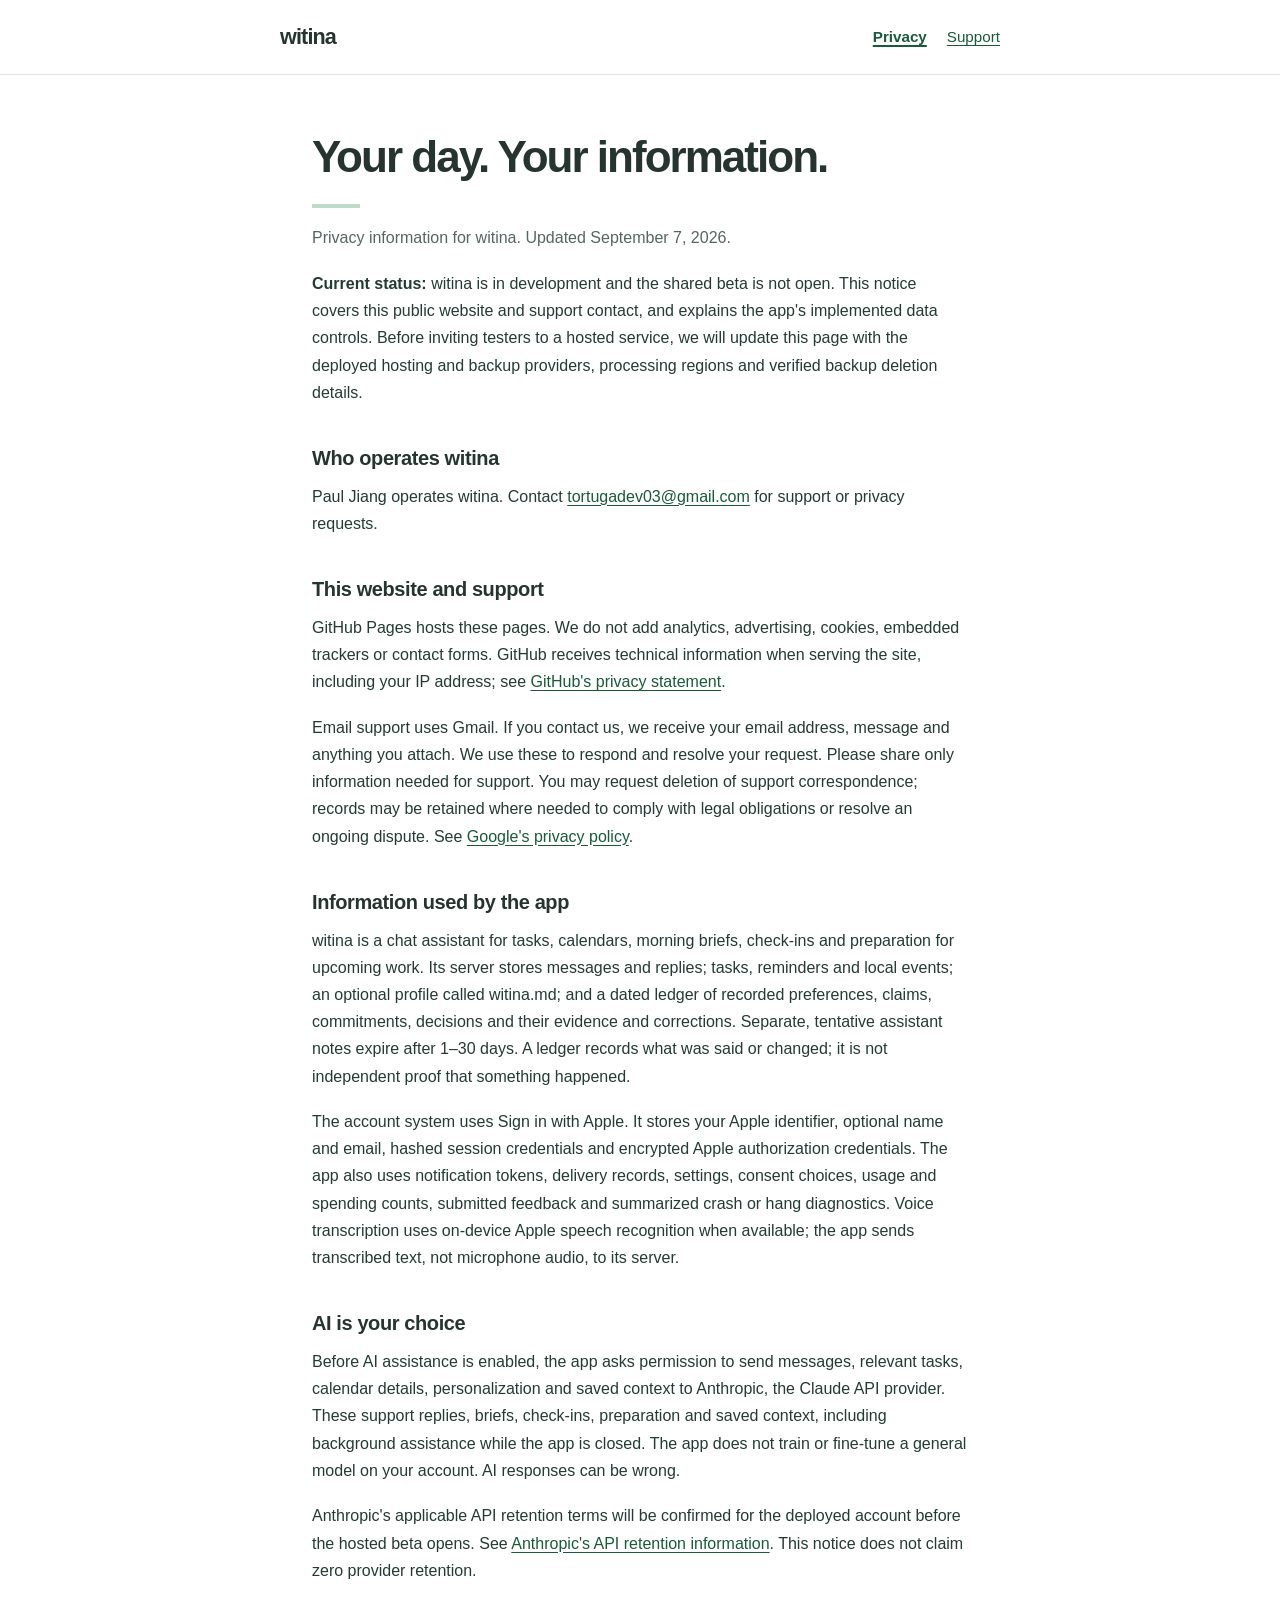
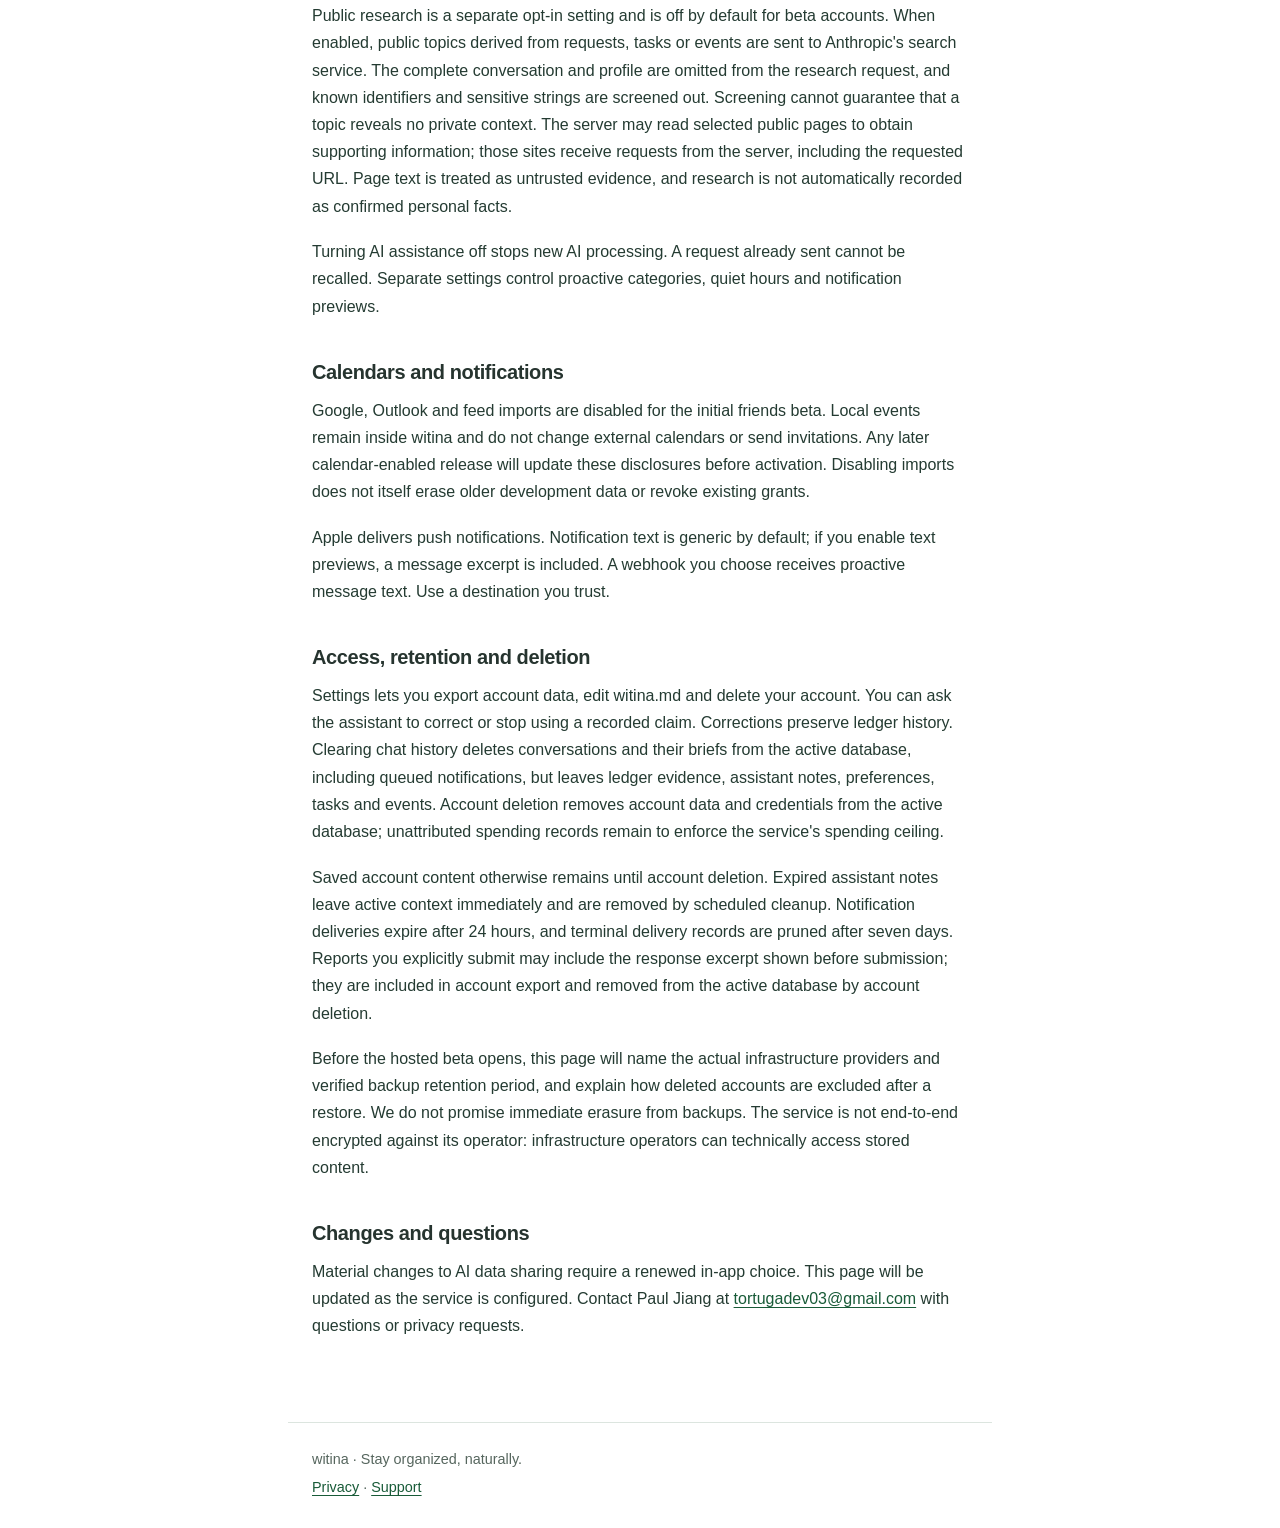
==== index.html @ 07f8be7d "Publish witina prerelease privacy and support pages" ====
<!doctype html>
<html lang="en"><head><meta charset="utf-8"><meta name="viewport" content="width=device-width, initial-scale=1"><meta name="referrer" content="no-referrer"><meta name="description" content="witina: daily assistance, privacy and support."><title>witina — Privacy</title><link rel="stylesheet" href="styles.css"></head>
<body><a class="skip" href="#content">Skip to content</a><header><div class="bar"><a class="brand" href="./">witina</a><nav aria-label="Information"><a href="./" aria-current="page">Privacy</a><a href="support.html" >Support</a></nav></div></header><main id="content"><h1>Your day. Your information.</h1><p>Privacy information for witina. Updated September 7, 2026.</p>
<p><strong>Current status:</strong> witina is in development and the shared beta is not open. This notice covers this public website and support contact, and explains the app's implemented data controls. Before inviting testers to a hosted service, we will update this page with the deployed hosting and backup providers, processing regions and verified backup deletion details.</p>
<h2>Who operates witina</h2><p>Paul Jiang operates witina. Contact <a href="mailto:tortugadev03@gmail.com">tortugadev03@gmail.com</a> for support or privacy requests.</p>
<h2>This website and support</h2><p>GitHub Pages hosts these pages. We do not add analytics, advertising, cookies, embedded trackers or contact forms. GitHub receives technical information when serving the site, including your IP address; see <a href="https://docs.github.com/en/site-policy/privacy-policies/github-general-privacy-statement">GitHub's privacy statement</a>.</p><p>Email support uses Gmail. If you contact us, we receive your email address, message and anything you attach. We use these to respond and resolve your request. Please share only information needed for support. You may request deletion of support correspondence; records may be retained where needed to comply with legal obligations or resolve an ongoing dispute. See <a href="https://policies.google.com/privacy">Google's privacy policy</a>.</p>
<h2>Information used by the app</h2><p>witina is a chat assistant for tasks, calendars, morning briefs, check-ins and preparation for upcoming work. Its server stores messages and replies; tasks, reminders and local events; an optional profile called witina.md; and a dated ledger of recorded preferences, claims, commitments, decisions and their evidence and corrections. Separate, tentative assistant notes expire after 1–30 days. A ledger records what was said or changed; it is not independent proof that something happened.</p><p>The account system uses Sign in with Apple. It stores your Apple identifier, optional name and email, hashed session credentials and encrypted Apple authorization credentials. The app also uses notification tokens, delivery records, settings, consent choices, usage and spending counts, submitted feedback and summarized crash or hang diagnostics. Voice transcription uses on-device Apple speech recognition when available; the app sends transcribed text, not microphone audio, to its server.</p>
<h2>AI is your choice</h2><p>Before AI assistance is enabled, the app asks permission to send messages, relevant tasks, calendar details, personalization and saved context to Anthropic, the Claude API provider. These support replies, briefs, check-ins, preparation and saved context, including background assistance while the app is closed. The app does not train or fine-tune a general model on your account. AI responses can be wrong.</p><p>Anthropic's applicable API retention terms will be confirmed for the deployed account before the hosted beta opens. See <a href="https://privacy.claude.com/en/articles/7996866-how-long-do-you-store-my-organization-s-data">Anthropic's API retention information</a>. This notice does not claim zero provider retention.</p><p>Public research is a separate opt-in setting and is off by default for beta accounts. When enabled, public topics derived from requests, tasks or events are sent to Anthropic's search service. The complete conversation and profile are omitted from the research request, and known identifiers and sensitive strings are screened out. Screening cannot guarantee that a topic reveals no private context. The server may read selected public pages to obtain supporting information; those sites receive requests from the server, including the requested URL. Page text is treated as untrusted evidence, and research is not automatically recorded as confirmed personal facts.</p><p>Turning AI assistance off stops new AI processing. A request already sent cannot be recalled. Separate settings control proactive categories, quiet hours and notification previews.</p>
<h2>Calendars and notifications</h2><p>Google, Outlook and feed imports are disabled for the initial friends beta. Local events remain inside witina and do not change external calendars or send invitations. Any later calendar-enabled release will update these disclosures before activation. Disabling imports does not itself erase older development data or revoke existing grants.</p><p>Apple delivers push notifications. Notification text is generic by default; if you enable text previews, a message excerpt is included. A webhook you choose receives proactive message text. Use a destination you trust.</p>
<h2>Access, retention and deletion</h2><p>Settings lets you export account data, edit witina.md and delete your account. You can ask the assistant to correct or stop using a recorded claim. Corrections preserve ledger history. Clearing chat history deletes conversations and their briefs from the active database, including queued notifications, but leaves ledger evidence, assistant notes, preferences, tasks and events. Account deletion removes account data and credentials from the active database; unattributed spending records remain to enforce the service's spending ceiling.</p><p>Saved account content otherwise remains until account deletion. Expired assistant notes leave active context immediately and are removed by scheduled cleanup. Notification deliveries expire after 24 hours, and terminal delivery records are pruned after seven days. Reports you explicitly submit may include the response excerpt shown before submission; they are included in account export and removed from the active database by account deletion.</p><p>Before the hosted beta opens, this page will name the actual infrastructure providers and verified backup retention period, and explain how deleted accounts are excluded after a restore. We do not promise immediate erasure from backups. The service is not end-to-end encrypted against its operator: infrastructure operators can technically access stored content.</p>
<h2>Changes and questions</h2><p>Material changes to AI data sharing require a renewed in-app choice. This page will be updated as the service is configured. Contact Paul Jiang at <a href="mailto:tortugadev03@gmail.com">tortugadev03@gmail.com</a> with questions or privacy requests.</p>
</main><footer><p>witina · Stay organized, naturally.</p><a href="./">Privacy</a> · <a href="support.html">Support</a></footer></body></html>
---- styles.css ----
:root{color-scheme:light dark;--page:#fff;--ink:#26342f;--body:#243b32;--muted:#56665e;--line:#dce5df;--accent:#bedbc9;--link:#185b38}
*{box-sizing:border-box}html{font-family:-apple-system,BlinkMacSystemFont,"Segoe UI",sans-serif;font-size:100%;line-height:1.7}body{margin:0;background:var(--page);color:var(--body)}a{color:var(--link);text-underline-offset:.2em;overflow-wrap:anywhere}a:focus-visible{outline:3px solid var(--link);outline-offset:5px;border-radius:2px}.skip{position:absolute;left:1rem;top:-5rem}.skip:focus{top:.5rem;background:var(--page);padding:.5rem;z-index:1}header{border-bottom:1px solid var(--line)}.bar{max-width:48rem;margin:auto;padding:1.1rem 1.5rem;display:flex;flex-wrap:wrap;align-items:center;justify-content:space-between;gap:.5rem 2rem}.brand{font-size:1.35rem;font-weight:800;letter-spacing:-.04em;color:var(--ink);text-decoration:none}nav{display:flex;flex-wrap:wrap;gap:.25rem 1.25rem}nav a{padding:.4rem 0;font-size:.95rem}nav [aria-current=page]{font-weight:700;text-decoration-thickness:2px}main{max-width:44rem;margin:auto;padding:3.5rem 1.5rem 4rem}h1,h2{color:var(--ink);line-height:1.2;text-wrap:balance}h1{font-size:clamp(2rem,6vw,2.75rem);letter-spacing:-.045em;margin:0 0 1rem}h1:after{content:"";display:block;width:3rem;height:.3rem;background:var(--accent);margin-top:1.25rem}h2{font-size:1.25rem;margin:2.5rem 0 .8rem;letter-spacing:-.02em}p{margin:0 0 1.15rem;overflow-wrap:break-word}main>p:first-of-type{color:var(--muted)}footer{max-width:44rem;margin:auto;padding:1.5rem;border-top:1px solid var(--line);font-size:.9rem;color:var(--muted)}footer p{margin:0}footer a{display:inline-block;padding:.25rem 0}@media(prefers-color-scheme:dark){:root{--page:#10271f;--ink:#e8f4eb;--body:#dbe7df;--muted:#a9bdb1;--line:#355144;--link:#d7f5a4}}@media(max-width:360px){main{padding-top:2rem}.bar{gap:.25rem 1rem}}@media print{header,.skip{display:none}main{max-width:none;padding:0}body{background:white;color:black}h1,h2{color:black}a{color:black}h2{break-after:avoid}}
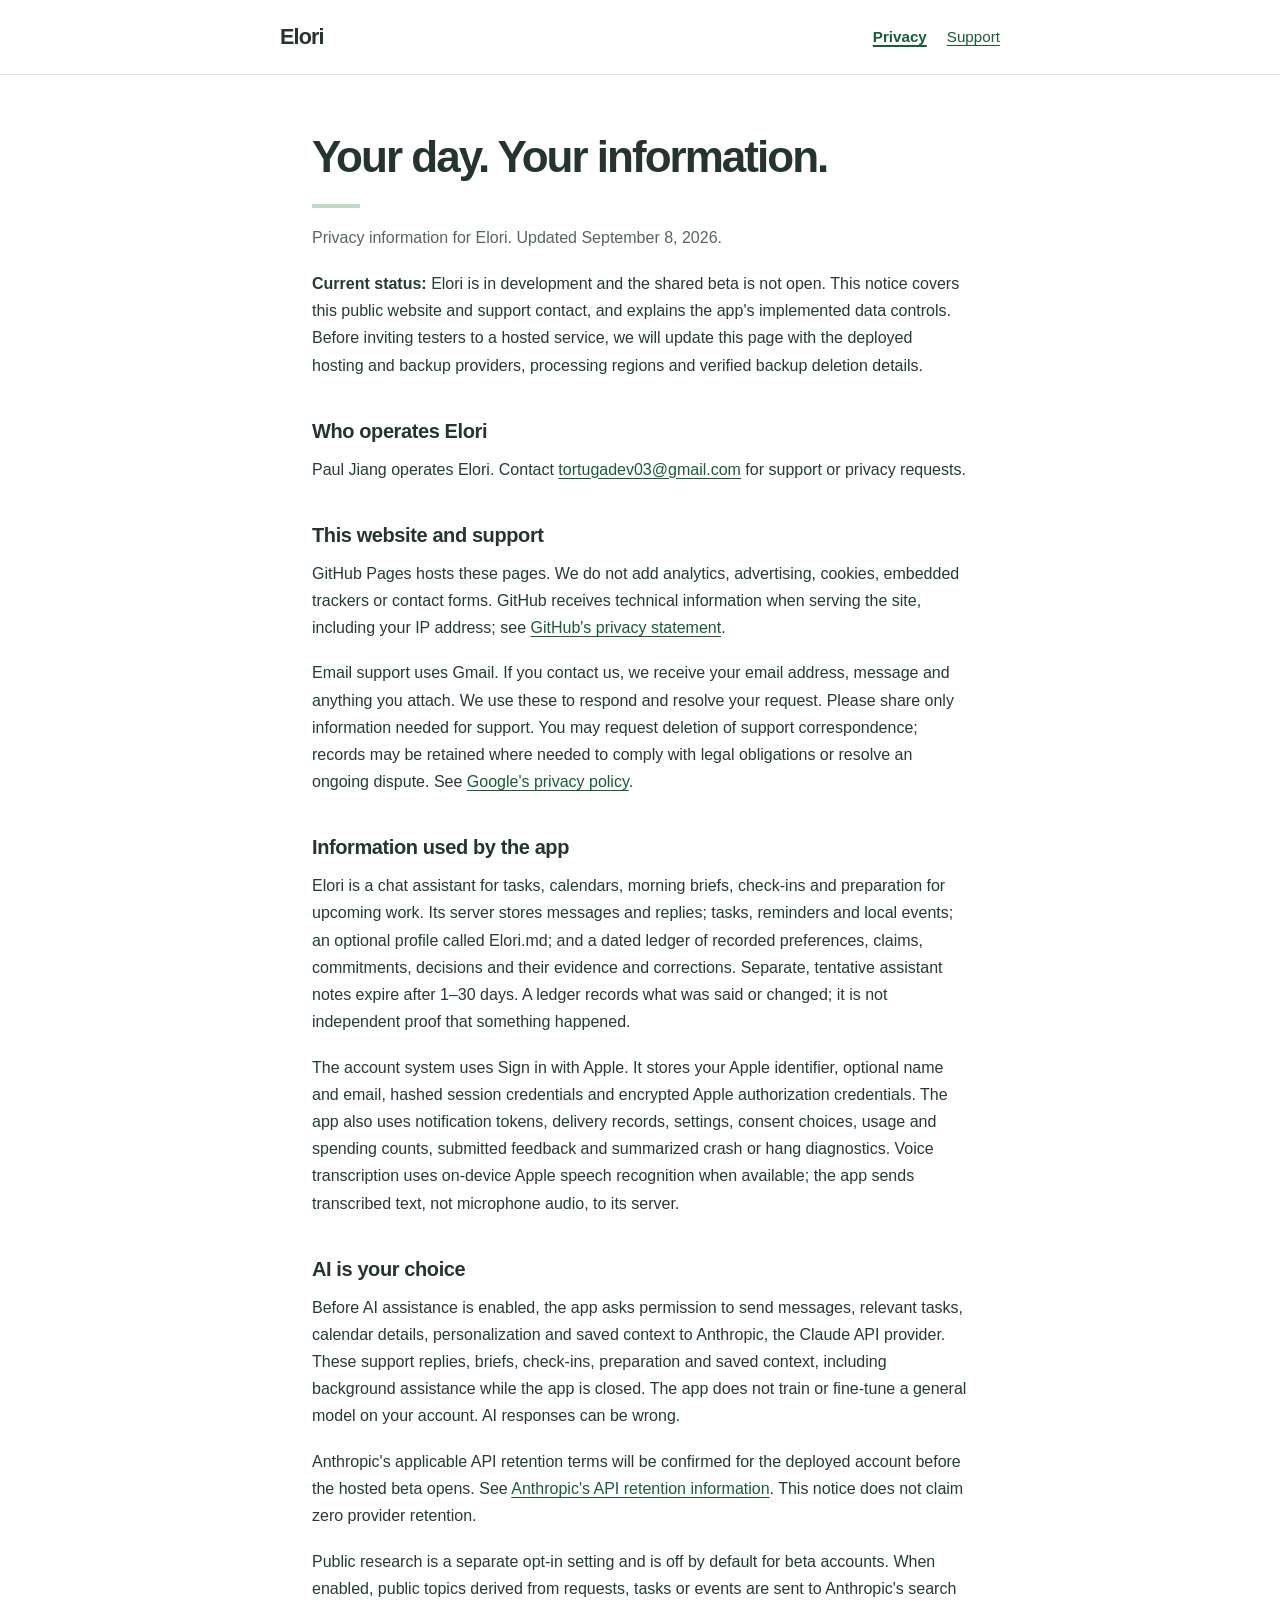
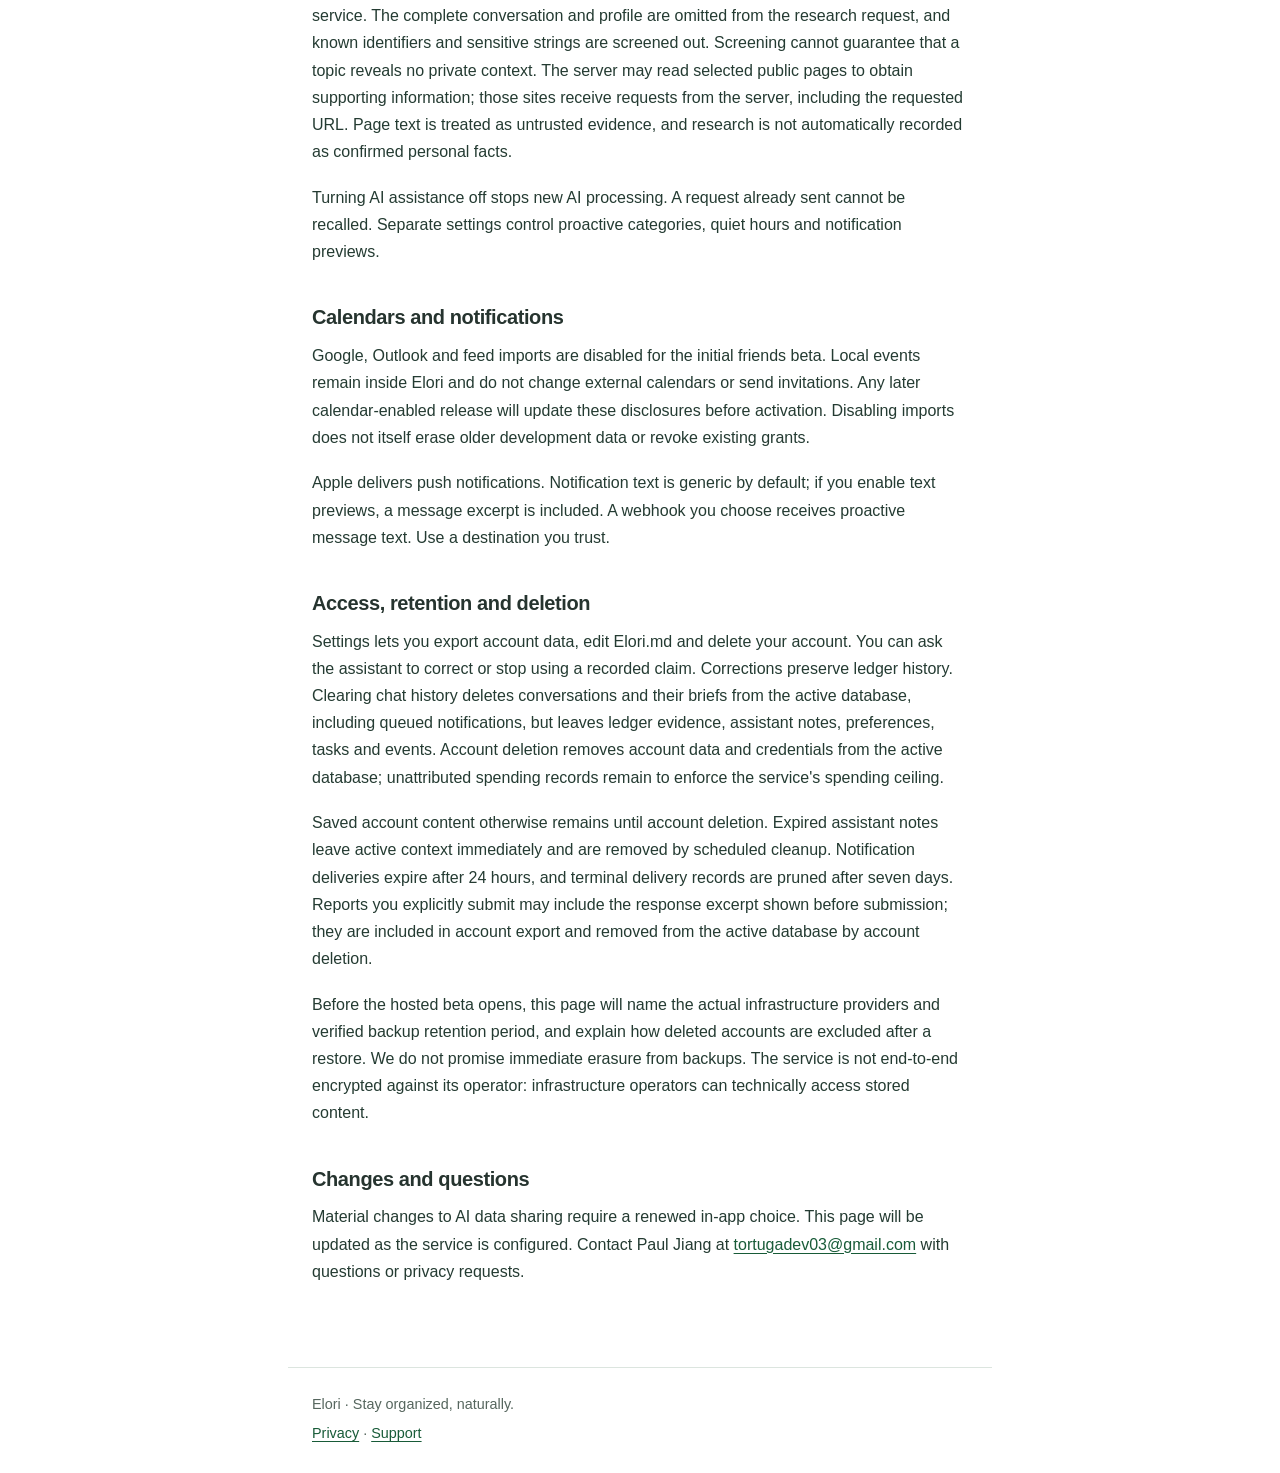
==== commit d758949d: "Rename public app branding to Elori" ====
--- a/index.html
+++ b/index.html
@@ -1,12 +1,12 @@
 <!doctype html>
-<html lang="en"><head><meta charset="utf-8"><meta name="viewport" content="width=device-width, initial-scale=1"><meta name="referrer" content="no-referrer"><meta name="description" content="witina: daily assistance, privacy and support."><title>witina — Privacy</title><link rel="stylesheet" href="styles.css"></head>
-<body><a class="skip" href="#content">Skip to content</a><header><div class="bar"><a class="brand" href="./">witina</a><nav aria-label="Information"><a href="./" aria-current="page">Privacy</a><a href="support.html" >Support</a></nav></div></header><main id="content"><h1>Your day. Your information.</h1><p>Privacy information for witina. Updated September 7, 2026.</p>
-<p><strong>Current status:</strong> witina is in development and the shared beta is not open. This notice covers this public website and support contact, and explains the app's implemented data controls. Before inviting testers to a hosted service, we will update this page with the deployed hosting and backup providers, processing regions and verified backup deletion details.</p>
-<h2>Who operates witina</h2><p>Paul Jiang operates witina. Contact <a href="mailto:tortugadev03@gmail.com">tortugadev03@gmail.com</a> for support or privacy requests.</p>
+<html lang="en"><head><meta charset="utf-8"><meta name="viewport" content="width=device-width, initial-scale=1"><meta name="referrer" content="no-referrer"><meta name="description" content="Elori: daily assistance, privacy and support."><title>Elori — Privacy</title><link rel="stylesheet" href="styles.css"></head>
+<body><a class="skip" href="#content">Skip to content</a><header><div class="bar"><a class="brand" href="./">Elori</a><nav aria-label="Information"><a href="./" aria-current="page">Privacy</a><a href="support.html" >Support</a></nav></div></header><main id="content"><h1>Your day. Your information.</h1><p>Privacy information for Elori. Updated September 8, 2026.</p>
+<p><strong>Current status:</strong> Elori is in development and the shared beta is not open. This notice covers this public website and support contact, and explains the app's implemented data controls. Before inviting testers to a hosted service, we will update this page with the deployed hosting and backup providers, processing regions and verified backup deletion details.</p>
+<h2>Who operates Elori</h2><p>Paul Jiang operates Elori. Contact <a href="mailto:tortugadev03@gmail.com">tortugadev03@gmail.com</a> for support or privacy requests.</p>
 <h2>This website and support</h2><p>GitHub Pages hosts these pages. We do not add analytics, advertising, cookies, embedded trackers or contact forms. GitHub receives technical information when serving the site, including your IP address; see <a href="https://docs.github.com/en/site-policy/privacy-policies/github-general-privacy-statement">GitHub's privacy statement</a>.</p><p>Email support uses Gmail. If you contact us, we receive your email address, message and anything you attach. We use these to respond and resolve your request. Please share only information needed for support. You may request deletion of support correspondence; records may be retained where needed to comply with legal obligations or resolve an ongoing dispute. See <a href="https://policies.google.com/privacy">Google's privacy policy</a>.</p>
-<h2>Information used by the app</h2><p>witina is a chat assistant for tasks, calendars, morning briefs, check-ins and preparation for upcoming work. Its server stores messages and replies; tasks, reminders and local events; an optional profile called witina.md; and a dated ledger of recorded preferences, claims, commitments, decisions and their evidence and corrections. Separate, tentative assistant notes expire after 1–30 days. A ledger records what was said or changed; it is not independent proof that something happened.</p><p>The account system uses Sign in with Apple. It stores your Apple identifier, optional name and email, hashed session credentials and encrypted Apple authorization credentials. The app also uses notification tokens, delivery records, settings, consent choices, usage and spending counts, submitted feedback and summarized crash or hang diagnostics. Voice transcription uses on-device Apple speech recognition when available; the app sends transcribed text, not microphone audio, to its server.</p>
+<h2>Information used by the app</h2><p>Elori is a chat assistant for tasks, calendars, morning briefs, check-ins and preparation for upcoming work. Its server stores messages and replies; tasks, reminders and local events; an optional profile called Elori.md; and a dated ledger of recorded preferences, claims, commitments, decisions and their evidence and corrections. Separate, tentative assistant notes expire after 1–30 days. A ledger records what was said or changed; it is not independent proof that something happened.</p><p>The account system uses Sign in with Apple. It stores your Apple identifier, optional name and email, hashed session credentials and encrypted Apple authorization credentials. The app also uses notification tokens, delivery records, settings, consent choices, usage and spending counts, submitted feedback and summarized crash or hang diagnostics. Voice transcription uses on-device Apple speech recognition when available; the app sends transcribed text, not microphone audio, to its server.</p>
 <h2>AI is your choice</h2><p>Before AI assistance is enabled, the app asks permission to send messages, relevant tasks, calendar details, personalization and saved context to Anthropic, the Claude API provider. These support replies, briefs, check-ins, preparation and saved context, including background assistance while the app is closed. The app does not train or fine-tune a general model on your account. AI responses can be wrong.</p><p>Anthropic's applicable API retention terms will be confirmed for the deployed account before the hosted beta opens. See <a href="https://privacy.claude.com/en/articles/7996866-how-long-do-you-store-my-organization-s-data">Anthropic's API retention information</a>. This notice does not claim zero provider retention.</p><p>Public research is a separate opt-in setting and is off by default for beta accounts. When enabled, public topics derived from requests, tasks or events are sent to Anthropic's search service. The complete conversation and profile are omitted from the research request, and known identifiers and sensitive strings are screened out. Screening cannot guarantee that a topic reveals no private context. The server may read selected public pages to obtain supporting information; those sites receive requests from the server, including the requested URL. Page text is treated as untrusted evidence, and research is not automatically recorded as confirmed personal facts.</p><p>Turning AI assistance off stops new AI processing. A request already sent cannot be recalled. Separate settings control proactive categories, quiet hours and notification previews.</p>
-<h2>Calendars and notifications</h2><p>Google, Outlook and feed imports are disabled for the initial friends beta. Local events remain inside witina and do not change external calendars or send invitations. Any later calendar-enabled release will update these disclosures before activation. Disabling imports does not itself erase older development data or revoke existing grants.</p><p>Apple delivers push notifications. Notification text is generic by default; if you enable text previews, a message excerpt is included. A webhook you choose receives proactive message text. Use a destination you trust.</p>
-<h2>Access, retention and deletion</h2><p>Settings lets you export account data, edit witina.md and delete your account. You can ask the assistant to correct or stop using a recorded claim. Corrections preserve ledger history. Clearing chat history deletes conversations and their briefs from the active database, including queued notifications, but leaves ledger evidence, assistant notes, preferences, tasks and events. Account deletion removes account data and credentials from the active database; unattributed spending records remain to enforce the service's spending ceiling.</p><p>Saved account content otherwise remains until account deletion. Expired assistant notes leave active context immediately and are removed by scheduled cleanup. Notification deliveries expire after 24 hours, and terminal delivery records are pruned after seven days. Reports you explicitly submit may include the response excerpt shown before submission; they are included in account export and removed from the active database by account deletion.</p><p>Before the hosted beta opens, this page will name the actual infrastructure providers and verified backup retention period, and explain how deleted accounts are excluded after a restore. We do not promise immediate erasure from backups. The service is not end-to-end encrypted against its operator: infrastructure operators can technically access stored content.</p>
+<h2>Calendars and notifications</h2><p>Google, Outlook and feed imports are disabled for the initial friends beta. Local events remain inside Elori and do not change external calendars or send invitations. Any later calendar-enabled release will update these disclosures before activation. Disabling imports does not itself erase older development data or revoke existing grants.</p><p>Apple delivers push notifications. Notification text is generic by default; if you enable text previews, a message excerpt is included. A webhook you choose receives proactive message text. Use a destination you trust.</p>
+<h2>Access, retention and deletion</h2><p>Settings lets you export account data, edit Elori.md and delete your account. You can ask the assistant to correct or stop using a recorded claim. Corrections preserve ledger history. Clearing chat history deletes conversations and their briefs from the active database, including queued notifications, but leaves ledger evidence, assistant notes, preferences, tasks and events. Account deletion removes account data and credentials from the active database; unattributed spending records remain to enforce the service's spending ceiling.</p><p>Saved account content otherwise remains until account deletion. Expired assistant notes leave active context immediately and are removed by scheduled cleanup. Notification deliveries expire after 24 hours, and terminal delivery records are pruned after seven days. Reports you explicitly submit may include the response excerpt shown before submission; they are included in account export and removed from the active database by account deletion.</p><p>Before the hosted beta opens, this page will name the actual infrastructure providers and verified backup retention period, and explain how deleted accounts are excluded after a restore. We do not promise immediate erasure from backups. The service is not end-to-end encrypted against its operator: infrastructure operators can technically access stored content.</p>
 <h2>Changes and questions</h2><p>Material changes to AI data sharing require a renewed in-app choice. This page will be updated as the service is configured. Contact Paul Jiang at <a href="mailto:tortugadev03@gmail.com">tortugadev03@gmail.com</a> with questions or privacy requests.</p>
-</main><footer><p>witina · Stay organized, naturally.</p><a href="./">Privacy</a> · <a href="support.html">Support</a></footer></body></html>
+</main><footer><p>Elori · Stay organized, naturally.</p><a href="./">Privacy</a> · <a href="support.html">Support</a></footer></body></html>
